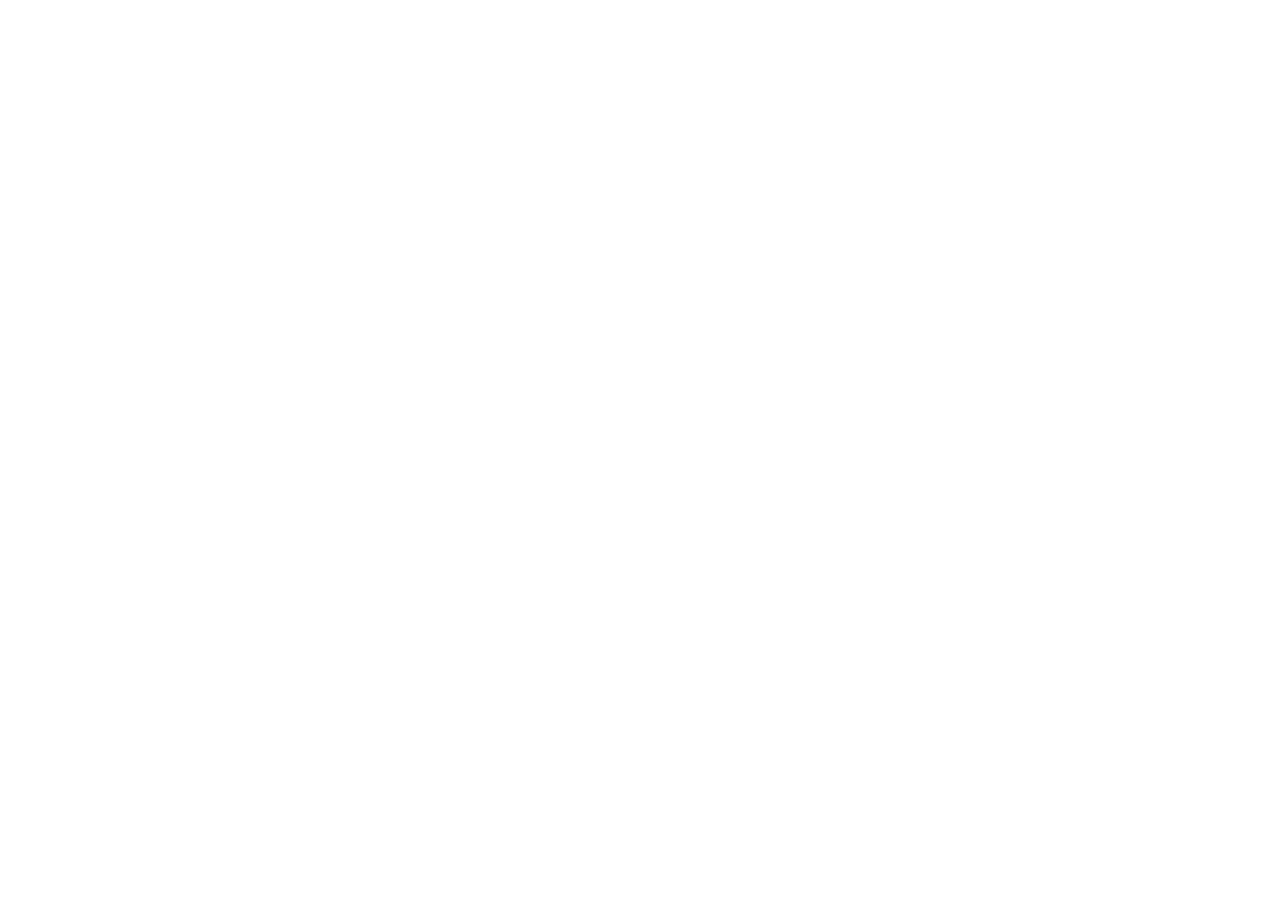
==== pages/about.html @ 45f3804e "3-task" ====
<!DOCTYPE html>
<html lang="en">
<head>
    <meta charset="UTF-8">
    <meta name="viewport" content="width=device-width, initial-scale=1.0">
    <title>myteam</title>
</head>
<body>
    
</body>
</html>
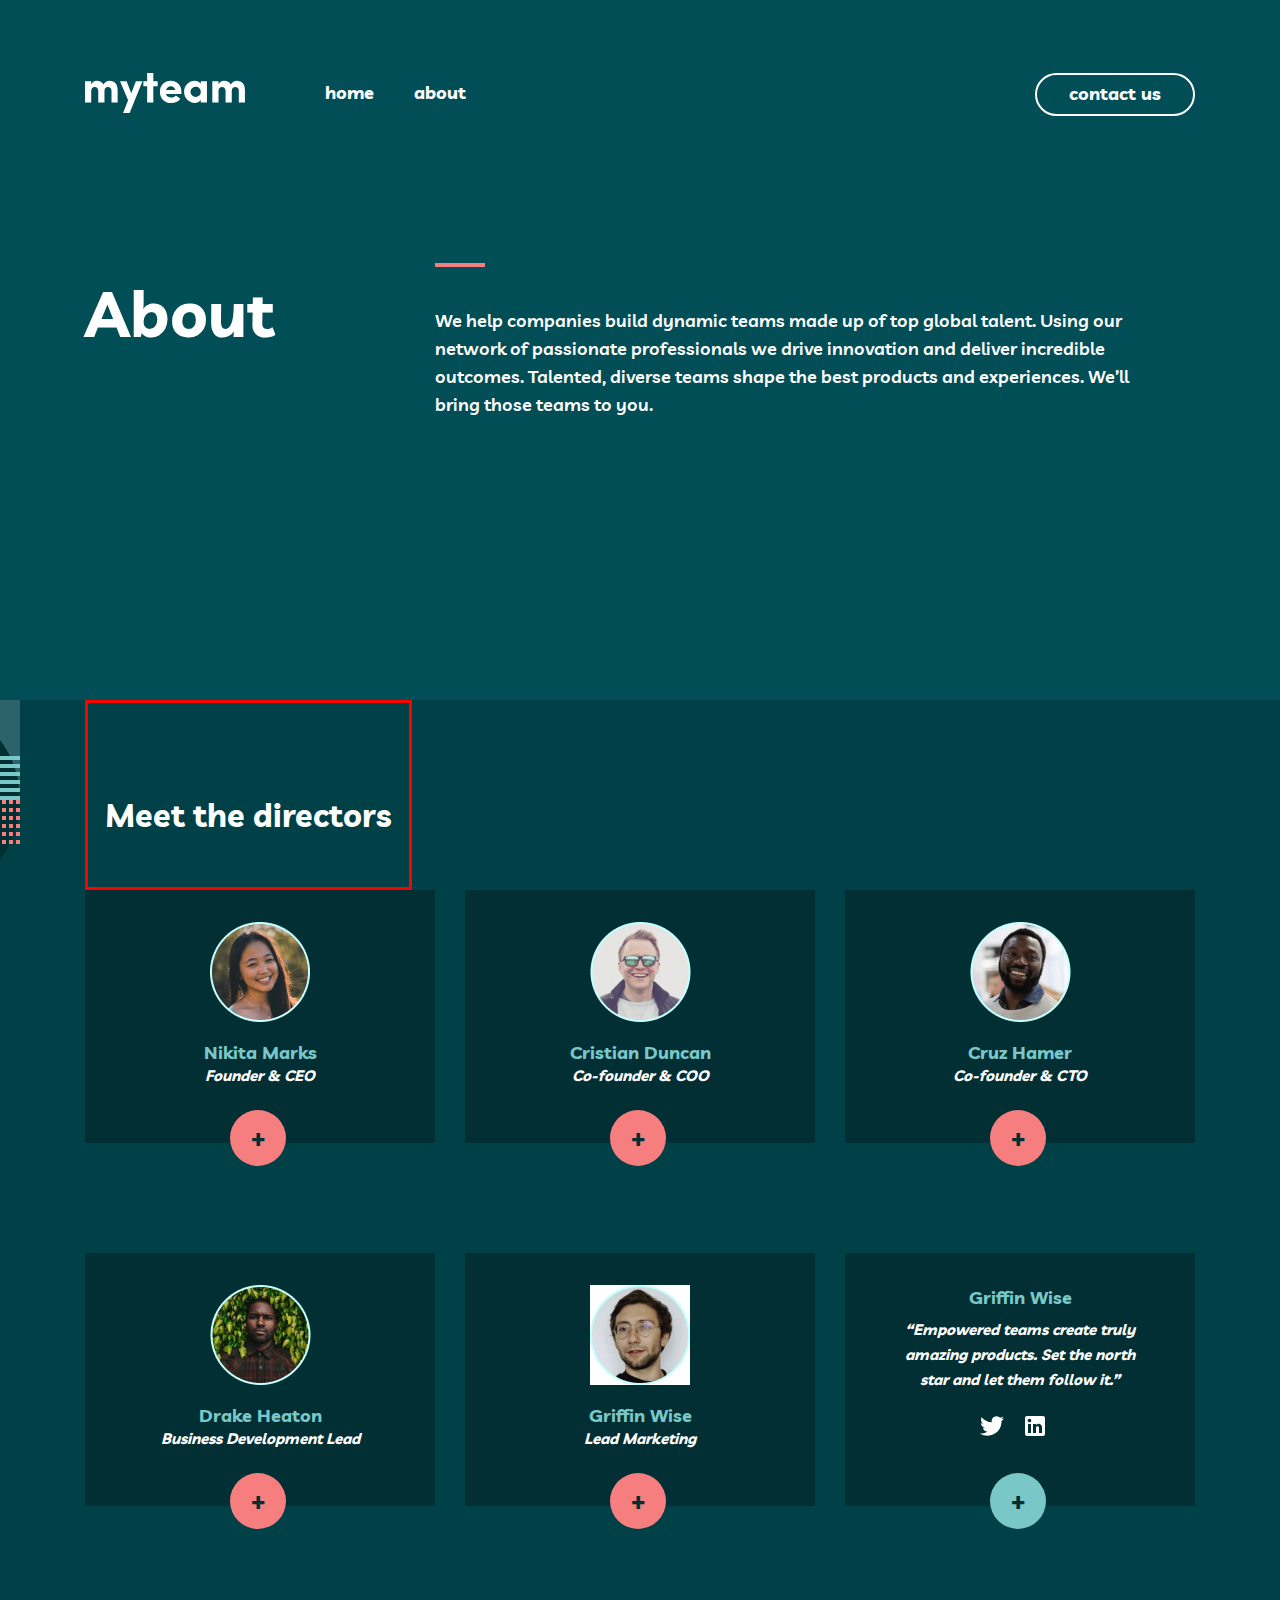
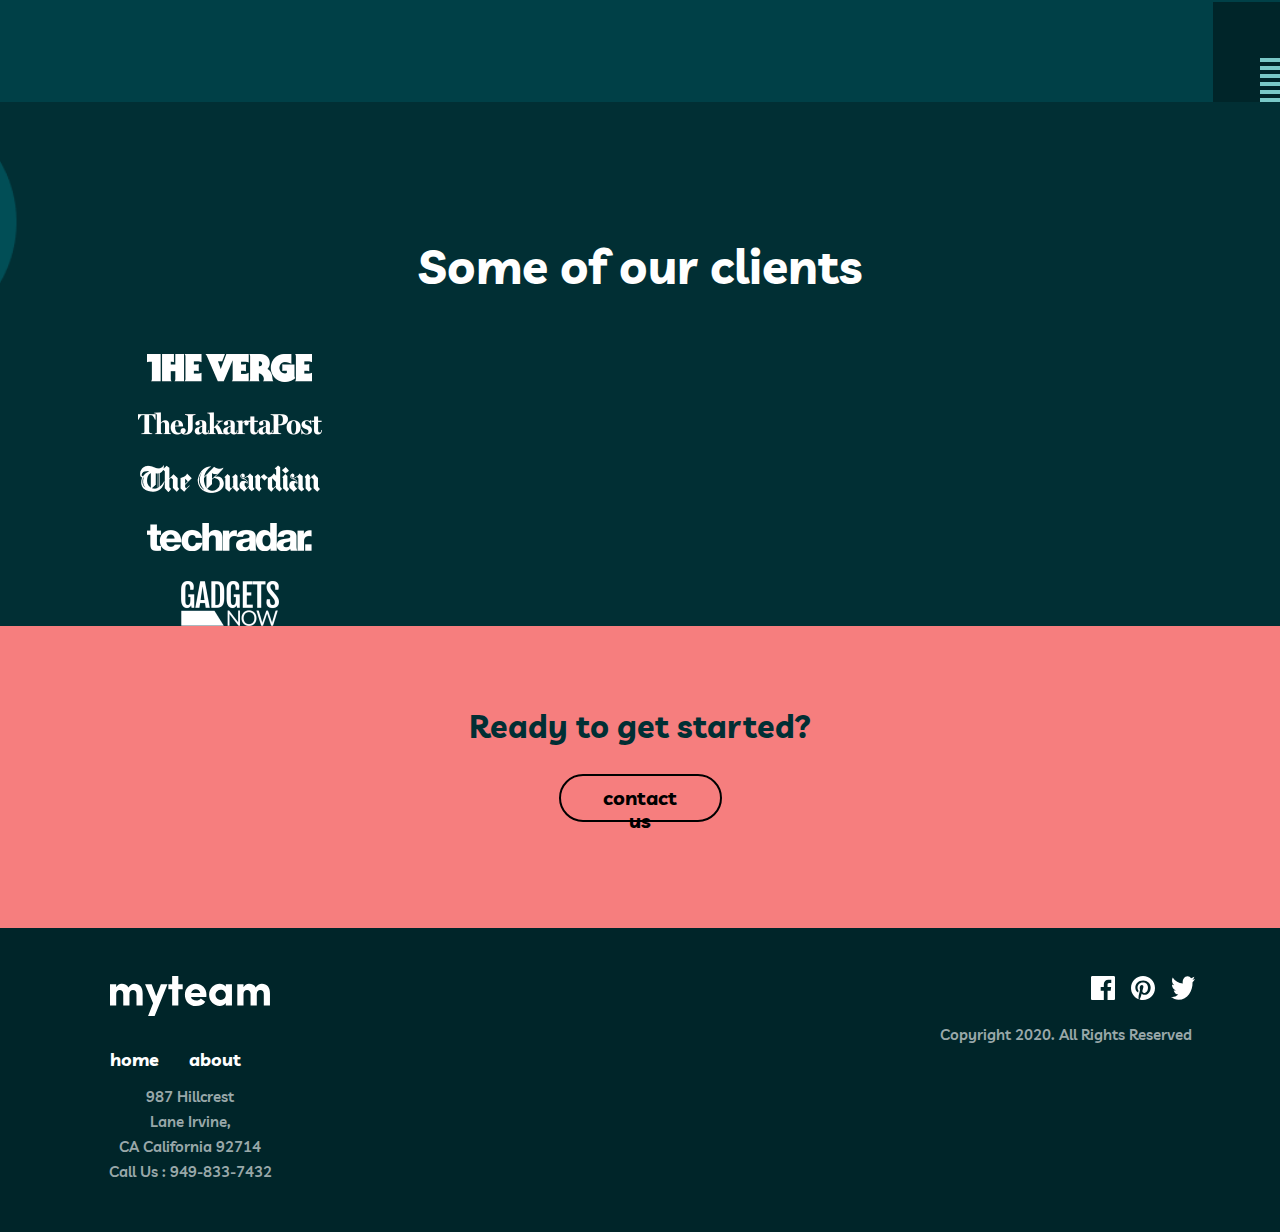
==== commit 2759f4c6: "vazifam" ====
--- a/pages/about.html
+++ b/pages/about.html
@@ -1,11 +1,347 @@
 <!DOCTYPE html>
 <html lang="en">
+
 <head>
     <meta charset="UTF-8">
     <meta name="viewport" content="width=device-width, initial-scale=1.0">
+    <meta name="description" content="myteam - Your trusted team for delivering quality projects and services. We are committed to achieving your goals with professionalism.">
+    <meta name="keywords" content="myteam, professional team, project management, quality service, trusted team">
+    <meta name="author" content="Najot talim labaratoriya 3-task">
+    <meta property="og:title" content="myteam - Professional Project Management and Services">
+    <meta property="og:description" content="Your trusted team for delivering quality projects and services. We are here to help you succeed.">
+
+    <link rel="stylesheet" href="../css/font.css">
+    <link rel="stylesheet" href="../css/normalize.css">
+    <link rel="stylesheet" href="./css/about.min.css">
     <title>myteam</title>
+
+    <style>
+        .main {
+            background: url(../../img/noDifference/about_main.png);
+            height: 700px;
+            background-repeat: no-repeat;
+            background-size: cover;
+            background-position: center;
+        }
+
+        .main header nav {
+            padding-top: 73px;
+            display: flex;
+            justify-content: space-between;
+            align-items: start;
+            
+        }
+
+        .imager {
+            display: none;
+        }
+
+        .logo {
+            cursor: pointer;
+        }
+
+        .nav-left {
+            display: flex;
+            align-items: start;
+            gap: 80px;
+        }
+
+        .nav-left ul {
+            display: flex;
+            gap: 40px;
+            margin-top: 10px;
+        }
+
+        .nav-left ul li a {
+            text-decoration: none;
+        }
+
+        .nav-left ul li {
+            list-style-type: none;
+        }
+
+        .element {
+            color: white;
+            transition: all 700ms linear;
+        }
+
+        .element:hover {
+            color: #F67E7E;
+        }
+
+        .nav-right {
+            text-decoration: none;
+            padding: 9px 32px;
+            color: white;
+            border: 2px solid white;
+            border-radius: 50px;
+            transition: all 700ms linear;
+        }
+
+        .nav-right:hover {
+            color: black;
+            background: white;
+        }
+
+        main {
+            padding-top: 120px;
+            display: flex;
+        }
+
+        main h1 {
+            width: 350px;
+            font-size: 64px;
+            line-height: 100px;
+            color: white;
+        }
+
+        main div {
+            color: white;
+            width: 730px;
+            height: 156px;
+            display: flex;
+            flex-direction: column;
+            justify-content: space-between;
+        }
+
+        .b {
+            width: 50px;
+            height: 4px;
+            background: #F67E7E;
+        }
+
+        .elementp {
+            line-height: 28px;
+            font-weight: 600;
+        }
+
+        @media (width<809px) {
+            .main {
+                min-height: 556px;
+            }
+
+            header nav {
+                max-width: 689px;
+            }
+
+            main {
+                text-align: right;
+                flex-direction: column;
+                justify-content: space-between;
+
+                h1 {
+                    font-size: 64px;
+                    width: 100%;
+                }
+
+                p {
+                    max-width: 457px;
+                    width: 100%;
+                    margin: auto;
+                    font-size: 15px;
+                }
+
+                .b {
+                    display: none;
+                }
+            }
+
+            main div {
+                width: 580px;
+            }
+
+        }
+
+        @media (width<600px) {
+            .main {
+                min-height: 556px;
+            }
+
+            header nav {
+                max-width: 689px;
+            }
+
+            .nav-left ul,
+            .nav-right {
+                display: none;
+            }
+
+            .imager {
+                display: block;
+                margin-top: 10px;
+                cursor: pointer;
+            }
+
+            main div {
+                width: 389px;
+            }
+
+            main {
+                flex-direction: column;
+                justify-content: center;
+
+                h1 {
+                    padding-top: 80px;
+                    font-size: 40px;
+                    width: 100%;
+                    margin-bottom: 16px;
+                    width: 327px;
+                }
+
+                p {
+                    max-width: 327px;
+                    width: 100%;
+                    margin: auto;
+                    margin: 0;
+                    text-align: center;
+                    font-size: 15px;
+                }
+
+                .b {
+                    display: none;
+                }
+            }
+        }
+    </style>
+
 </head>
+
 <body>
-    
+    <div class="main">
+        <header class="container">
+            <nav>
+                <div class="nav-left">
+                    <div class="logo">
+                        <img src="./../img/svg/logo.svg" loading="lazy" alt="logo image">
+                    </div>
+                    <ul>
+                        <li><a class="element" href="/">home</a></li>
+                        <li><a class="element" href="./pages/about.html">about</a></li>
+                    </ul>
+                </div>
+                <a class="nav-right" href="./contact.html">contact us</a>
+                <img class="imager" src="../img/svg/menu.svg" alt="">
+            </nav>
+        </header>
+        <main class="container">
+            <h1>About</h1>
+            <div>
+                <div class="b"></div>
+                <p class="elementp">
+                    We help companies build dynamic teams made up of top global talent. Using our network of passionate
+                    professionals we drive innovation and deliver incredible outcomes. Talented, diverse teams shape the
+                    best products and experiences. We’ll bring those teams to you.
+                </p>
+            </div>
+        </main>
+    </div>
+
+    <div class="meet_section">
+        <div class="container">
+            <h1>Meet the directors</h1>
+            <div class="cards">
+                <div class="card">
+                    <div>
+                        <img class="img" src="../img/noDifference/women_two.png" alt="">
+                        <h4 class="h4">Nikita Marks</h4>
+                        <p>Founder & CEO</p>
+                    </div>
+                    <a href="">+</a>
+                </div>
+                <div class="card">
+                    <div>
+                        <img class="img" src="../img/noDifference/man.png" alt="">
+                        <h4 class="h4">Cristian Duncan</h4>
+                        <p>Co-founder & COO</p>
+                    </div>
+                    <a href="">+</a>
+                </div>
+                <div class="card">
+                    <div>
+                        <img class="img" src="../img/noDifference/man_one.png" alt="">
+                        <h4 class="h4">Cruz Hamer</h4>
+                        <p>Co-founder & CTO</p>
+                    </div>
+                    <a href="">+</a>
+                </div>
+                <div class="card">
+                    <div>
+                        <img class="img" src="../img/noDifference/man_two.png" alt="">
+                        <h4 class="h4">Drake Heaton</h4>
+                        <p>Business Development Lead</p>
+                    </div>
+                    <a href="">+</a>
+                </div>
+                <div class="card">
+                    <div>
+                        <img class="img" src="../img/noDifference/man_three.jpg" alt="">
+                        <h4 class="h4">Griffin Wise</h4>
+                        <p>Lead Marketing</p>
+                    </div>
+                    <a href="">+</a>
+                </div>
+                <div class="card">
+                    <div>
+                        <h4 class="h04">Griffin Wise</h4>
+                        <p class="elementep">
+                            “Empowered teams create truly amazing products. Set the north star and let them follow it.”
+                        </p>
+                        <img class="mt" src="../img/svg/twitter.svg" alt="">
+                        <img class="mt" src="../img/svg/linkedin.svg" alt="">
+                    </div>
+                    <a class="elema" href="">+</a>
+                </div>
+            </div>
+        </div>
+    </div>
+
+    <div class="some_section">
+        <div class="container">
+            <h2>Some of our clients</h2>
+            <div class="images">
+                <img src="../img/noDifference/the-verge@2x.png" width="165" height="28" alt="">
+                <img src="../img/noDifference/the-jakarta.png" width="184" height="23" alt="">
+                <img src="../img/noDifference/the-guardian.png" width="180" height="28" alt="">
+                <img src="../img/noDifference/techradar.png" width="165" height="28" alt="">
+                <img src="../img/noDifference/gadgets-now.png" width="98" height="45" alt="">
+            </div>
+        </div>
+    </div>
+
+    <div class="homePage4">
+        <div class="container">
+            <h3>Ready to get started?</h3>
+            <a href="/contact">contact us</a>
+        </div>
+    </div>
+
+    <footer>
+        <div class="footer-info container">
+            <div class="left">
+                <div class="logo">
+                    <img src="../img/svg/logo.svg" alt="">
+                    <div>
+                        <a href="../index.html">home</a>
+                        <a href="./about.html">about</a>
+                    </div>
+                </div>
+                <p class="info">
+                    987 Hillcrest <br> Lane +Irvine, <br> CA +California 92714 <br>Call Us : 949-833-7432
+                </p>
+            </div>
+            <div class="right">
+                <div>
+                    <img src="../img/svg/facebook.svg" alt="facebook icon">
+                    <img src="../img/svg/Path.svg" alt="path icon">
+                    <img src="../img/svg/twitter.svg" alt="twitter icon">
+                </div>
+                <p>Copyright 2020. All Rights Reserved</p>
+            </div>
+        </div>
+    </footer>
+
 </body>
+
 </html>--- a/css/font.css
+++ b/css/font.css
@@ -0,0 +1,32 @@
+/* livvic-regular - latin_latin-ext */
+@font-face {
+    font-display: swap;
+    /* Check https://developer.mozilla.org/en-US/docs/Web/CSS/@font-face/font-display for other options. */
+    font-family: 'Livvic';
+    font-style: normal;
+    font-weight: 400;
+    src: url('../fonts/livvic-v14-latin_latin-ext-regular.woff2') format('woff2');
+    /* Chrome 36+, Opera 23+, Firefox 39+, Safari 12+, iOS 10+ */
+}
+
+/* livvic-600 - latin_latin-ext */
+@font-face {
+    font-display: swap;
+    /* Check https://developer.mozilla.org/en-US/docs/Web/CSS/@font-face/font-display for other options. */
+    font-family: 'Livvic';
+    font-style: normal;
+    font-weight: 600;
+    src: url('../fonts/livvic-v14-latin_latin-ext-600.woff2') format('woff2');
+    /* Chrome 36+, Opera 23+, Firefox 39+, Safari 12+, iOS 10+ */
+}
+
+/* livvic-700 - latin_latin-ext */
+@font-face {
+    font-display: swap;
+    /* Check https://developer.mozilla.org/en-US/docs/Web/CSS/@font-face/font-display for other options. */
+    font-family: 'Livvic';
+    font-style: normal;
+    font-weight: 700;
+    src: url('../fonts/livvic-v14-latin_latin-ext-700.woff2') format('woff2');
+    /* Chrome 36+, Opera 23+, Firefox 39+, Safari 12+, iOS 10+ */
+}--- a/pages/css/about.min.css
+++ b/pages/css/about.min.css
@@ -0,0 +1 @@
+.card .h4,body{font-size:18px}.card a,.homePage4 a{-webkit-transition:.7s linear;-o-transition:.7s linear;text-decoration:none}.card a,.homePage4 a,.logo a{text-decoration:none}.card .img,.meet_section .crds .cadr img{margin:auto}*{margin:0;padding:0;-webkit-box-sizing:border-box;box-sizing:border-box}body{font-family:Livvic;font-weight:700}.container{max-width:1110px;margin:0 auto}.meet_section{background:url(../../img/noDifference/about_bg_image2.png) center/cover no-repeat;min-height:1002px}.cards{display:-webkit-box;display:-ms-flexbox;display:flex;-webkit-box-pack:center;-ms-flex-pack:center;justify-content:center;-ms-flex-wrap:wrap;flex-wrap:wrap;gap:30px}.card{width:350px;position:relative}.card div{min-height:253px;background:#012f34;text-align:center}.card .elema:hover,.card a{background:#f67e7e}.card .img{padding:32px 0 16px}.card .h4{color:#79c8c7}.card p{font-size:15px;line-height:25px;font-style:italic;color:#fff}.card a{width:56px;height:56px;display:inline-block;border-radius:50%;color:#012f34;display:-webkit-box;display:-ms-flexbox;display:flex;-webkit-box-pack:center;-ms-flex-pack:center;justify-content:center;-webkit-box-align:center;-ms-flex-align:center;align-items:center;font-size:24px;position:absolute;bottom:5px;left:145px;transition:.7s linear}.footer-info,.homePage4 div,.some_section .images{display:-webkit-box;display:-ms-flexbox}.card .elema,.card a:hover{background:#79c8c7}.card .h04{padding:35px 0 8px;color:#79c8c7}.card .elementep{padding:0 0 24px;margin:0 auto;width:254px}.card .mt{margin-right:16px}.some_section{background:url(../../img/noDifference/about_bg_image3.png) center/cover no-repeat;min-height:437px}.some_section .images{display:flex;-webkit-box-align:center;-ms-flex-align:center;align-items:center;-webkit-box-pack:justify;-ms-flex-pack:justify;justify-content:space-between}.homePage4 div{padding:76px;display:flex;-webkit-box-align:center;-ms-flex-align:center;align-items:center;-webkit-box-pack:justify;-ms-flex-pack:justify;justify-content:space-between}.homePage4 h3{color:#012f34;line-height:48px}.homePage4 a{display:inline-block;width:163px;padding:10px 32px;text-align:center;color:#000;border:2px solid #000;border-radius:50px;transition:.7s linear}.homePage4 a:hover{color:#fff;background:#000}footer{background:#002529}.footer-info{padding:48px 0;display:flex;-webkit-box-pack:justify;-ms-flex-pack:justify;justify-content:space-between}.left,.right div,.some_section .images{display:-webkit-box;display:-ms-flexbox}.left{display:flex;gap:125px}.logo a{font-size:18px;line-height:28px;margin-right:25px;color:#fff;-webkit-transition:.7s linear;-o-transition:.7s linear;transition:.7s linear}.info,.right p{font-weight:600;line-height:25px;color:#99a8a9;font-size:15px}.logo a:hover{color:#f67e7e}.logo img{margin-bottom:25px}.info{width:210px}.info:hover,.right p:hover{color:#fff}.right{width:255px}.right div{display:flex;gap:16px;-webkit-box-pack:end;-ms-flex-pack:end;justify-content:end}.right div img{cursor:pointer}@media (width<809px){.container{width:689px;margin:0 auto;padding:0 40px;text-align:center}.meet_section{min-height:1219px}.meet_section h2{font-size:32px;margin-bottom:48px}.meet_section .card{max-width:281px;gap:11px;margin-bottom:48px}.meet_section .cards{-webkit-box-pack:center;-ms-flex-pack:center;justify-content:center}.meet_section .card a{left:113px}.some_section{min-height:308px}.some_section h2{font-size:32px;padding:100px 0 48px}.some_section .images{width:589px;-ms-flex-wrap:wrap;flex-wrap:wrap}.some_section .images img{width:93px;gap:3px}.homePage4{min-height:200px}.homePage4 h3{font-size:32px;line-height:32px}.homePage4 a{max-width:143px;min-height:28px;font-size:16px;padding:8px}footer{min-height:271px}.footer-info{padding:56px 0;max-width:698px;-webkit-box-orient:vertical;-webkit-box-direction:normal;-ms-flex-direction:column;flex-direction:column;text-align:right;-webkit-box-pack:start;-ms-flex-pack:start;justify-content:start;-webkit-box-pack:justify;-ms-flex-pack:justify;justify-content:space-between;margin-bottom:53px}}.meet_section div h1,.some_section h2{line-height:48px;color:#fff;text-align:center}.homePage4 div,.some_section .images{-ms-flex-direction:column;-webkit-box-orient:vertical;-webkit-box-direction:normal}.meet_section div h1{width:327px;font-size:32px;padding:88px 0 48px;border:3px solid red}.card{min-height:281px;margin-bottom:52px}.some_section h2{padding:140px 0 64px;font-size:48px}.some_section .images{min-height:24px;width:289px;display:flex;flex-direction:column;gap:30px}.homePage4{background:url(../../img/noDifference/home_bg_image3.png) center/cover no-repeat;min-height:302px}.homePage4 div{flex-direction:column;gap:24px}.homePage4 h3{font-size:32px}.homePage4 a{height:48px;font-size:20px}.footer-info .left,.right{-webkit-box-orient:vertical;-webkit-box-direction:normal;-ms-flex-direction:column;flex-direction:column;-webkit-box-align:center;-ms-flex-align:center;align-items:center;gap:10px}.right div{margin-bottom:6px;padding-bottom:16px}.left .info{min-height:100px;font-size:15px;text-align:center}